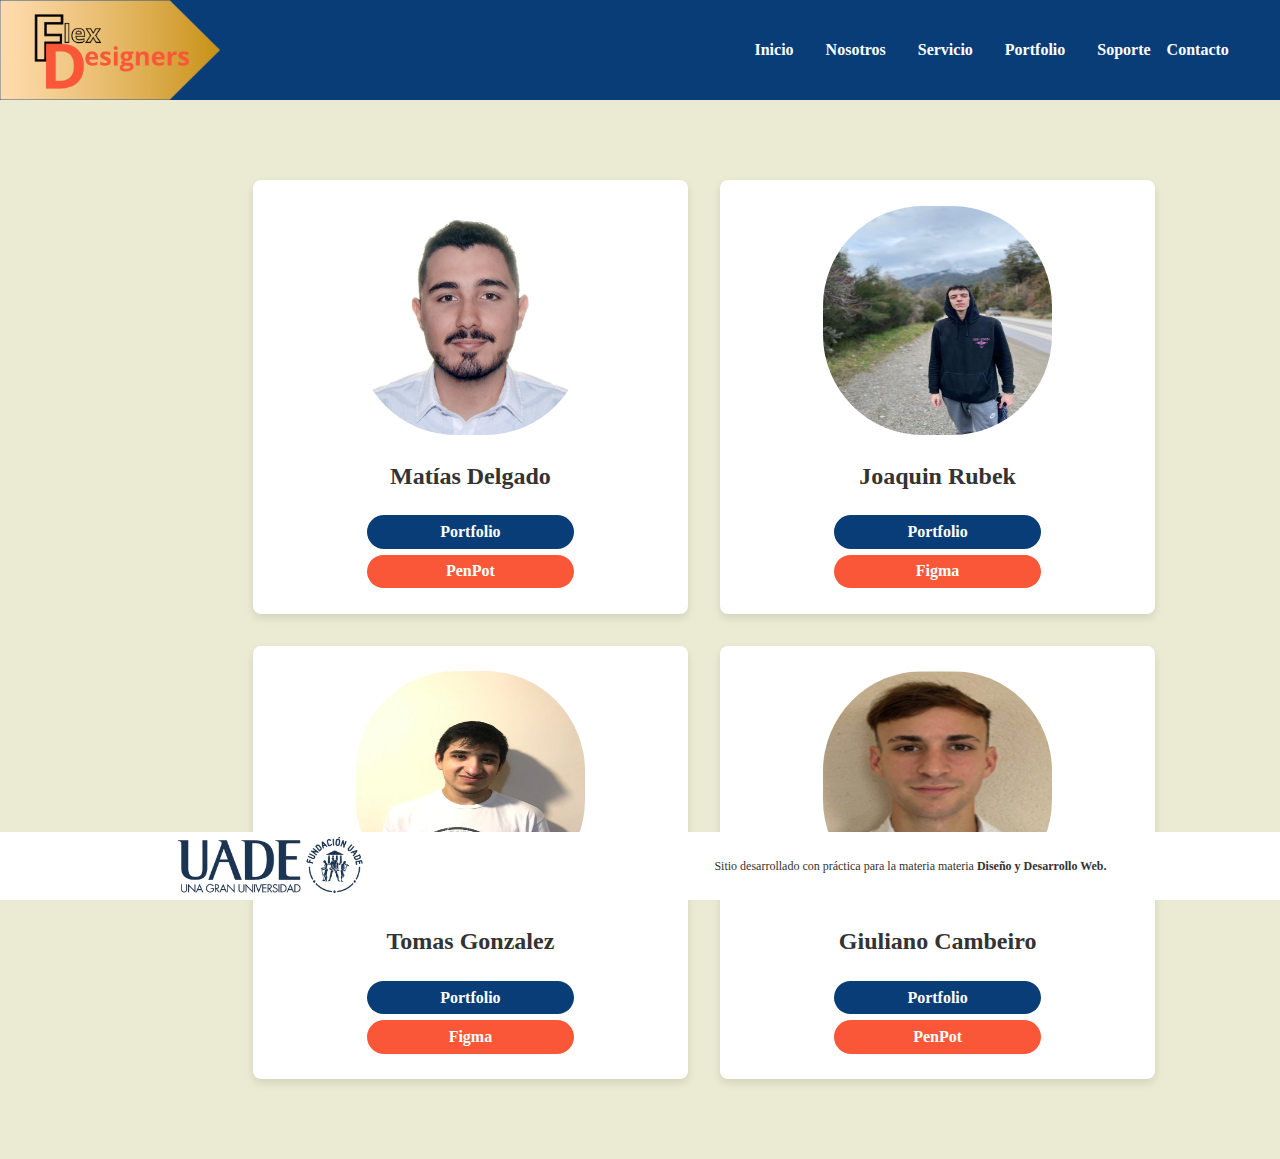
==== pages/about.html @ 06731829 "Merge branch 'main' into feature/other-links get latest release from main which had an emergency pat" ====
<!DOCTYPE html>
<html lang="en">

<head>
  <meta charset="UTF-8" />
  <meta name="viewport" content="width=device-width, initial-scale=1.0" />
  <link rel="stylesheet" href="../styles/header.css">
  <link rel="stylesheet" href="../styles/about.css">
  <link rel="stylesheet" href="../styles/footer.css">
  <title>Nosotros | Flex Designers</title>
</head>

<body>
  <header class="header-mobile">
    <div class="collapse header-broad-container" id="navbarToggleExternalContent">
      <ul class="header--container">
        <li><a href="../index.html">Inicio</a></li>
        <li><a href="./about.html">Nosotros</a></li>
        <li><a href="./services.html">Servicio</a></li>
        <li><a href="./portfolio.html">Portfolio</a></li>
        <li><a href="./support.html">Soporte</a></li>
        <li><a href="./contact.html">Contacto</a></li>
      </ul>
    </div>
    <nav class="navbar navbar-dark">
      <div class="container-fluid header-collapsed-container">
        <button class="navbar-toggler" type="button" data-bs-toggle="collapse"
          data-bs-target="#navbarToggleExternalContent" aria-controls="navbarToggleExternalContent"
          aria-expanded="false" aria-label="Toggle navigation">
          <span class="navbar-toggler-icon"></span>
        </button>
        <img src="../assets/logo.png" alt="logotipo de flex designers" />
      </div>
    </nav>
  </header>

  <header class="header-desktop">
    <nav class="header-desktop-container">
      <img src="../assets/logo.png" alt="logotipo de flex designers" />

      <ul class="header--container">
        <li><a href="../index.html">Inicio</a></li>
        <li><a href="./about.html">Nosotros</a></li>
        <li><a href="./services.html">Servicio</a></li>
        <li><a href="./portfolio.html">Portfolio</a></li>
        <li><a href="./support.html">Soporte</a></li>
        <li><a href="./contact.html">Contacto</a></li>
      </ul>
    </nav>
  </header>
  <section class="card-container">
    <div class="card">
      <img src="../assets/integrantes/matias_delgado.jpg" alt="imagen de perfil de Matías Delgado" />
      <h2>Matías Delgado</h1>
      <a href="https://mdelgadouade.github.io/SitioPortfolio/" target="_blank">Portfolio</a>
      <a href="https://design.penpot.app/#/workspace/ba8e47a8-80d6-8135-8004-fc870969a593/ba8e47a8-80d6-8135-8004-fc89dfd108a3?page-id=a05161ef-ac42-80c0-8004-e0f1b0663378"
        target="_blank">PenPot</a>
    </div>

    <div class="card">
      <img src="../assets/integrantes/joaquin_rubek.jpg" alt="imagen de perfil de Matías Delgado" />
      <h2>Joaquin Rubek</h1>
      <a href="https://joacoru.github.io/tpo2/" target="_blank">Portfolio</a>
      <a href="https://www.figma.com/design/Lj2qYTlXN5nwUZ0jzv8Xpm/Diseno-y-desarrollo-web?node-id=4-127&m=dev&t=Oq0T5wsYb1ZkOYK6-1"
        target="_blank">Figma</a>
    </div>

    <div class="card">
      <img src="../assets/integrantes/tomas_gonzalez.jpg" alt="imagen de perfil de Tomas Gonzalez" />
      <h2>Tomas Gonzalez</h1>
      <a href="https://tomassgonzalez.github.io/proyectouva2/" target="_blank">Portfolio</a>
      <a href="https://www.figma.com/design/0piXj5urv2QGzkqvxmBl9r/UVA-2-GONZALEZ?node-id=0-1&m=dev&t=utLsAT7u7PlEj4O1-1"
        target="_blank">Figma</a>
    </div>

    <div class="card">
      <img src="../assets/integrantes/giuliano_cambeiro.png" alt="imagen de perfil de Giuliano Cambeiro" />
      <h2>Giuliano Cambeiro</h1>
      <a href="https://giuliano-camb.github.io/Portfolio--/" target="_blank">Portfolio</a>
      <a href="https://design.penpot.app/#/view/c04641ea-355e-80b8-8004-fbc1785b5682?page-id=c04641ea-355e-80b8-8004-fbc1785b5683&section=interactions&index=0&share-id=c04641ea-355e-80b8-8005-00f56a7fee50"
        target="_blank">PenPot</a>
    </div>
  </section>
  <footer class="footer">
    <img src="../assets/uade-logo.png" alt="logotipo de univesidad argentina de la empresa" />
    <p>
      Sitio desarrollado con práctica para la materia materia <strong>Diseño y
        Desarrollo Web.</strong>
    </p>
  </footer>
  <link href="https://cdn.jsdelivr.net/npm/bootstrap@5.0.2/dist/css/bootstrap.min.css" rel="stylesheet"
    integrity="sha384-EVSTQN3/azprG1Anm3QDgpJLIm9Nao0Yz1ztcQTwFspd3yD65VohhpuuCOmLASjC" crossorigin="anonymous">
  <script src="https://cdn.jsdelivr.net/npm/bootstrap@5.0.2/dist/js/bootstrap.bundle.min.js"
    integrity="sha384-MrcW6ZMFYlzcLA8Nl+NtUVF0sA7MsXsP1UyJoMp4YLEuNSfAP+JcXn/tWtIaxVXM"
    crossorigin="anonymous"></script>
</body>

</html>
---- styles/header.css ----
.header-mobile {
    background-color: #083D77;
}

.header-desktop {
    display: none;
    background-color: #083D77;
}

.header-collapsed-container {
    display: flex;
    flex-direction: row-reverse;
    padding: 0 !important;
    margin: 0 !important;
}

.header-collapsed-container img {
    height: 80px;
    width: 170px;
}

.header-broad-container {
    background-color: #083D77;
    padding: 16px;
}

.header-broad-container ul {
    display: flex;
    flex-direction: column;
    text-decoration: none;
    font-weight: 600;
    font-size: 16px;
    list-style-type: none;
}

.header--container li {
    list-style-type: none;
    margin: 4px 0;
}

.header--container a {
    text-decoration: none;
    color: #fff;
}

.navbar {
    background-color: #083D77;
    padding: 0 !important;
}

.navbar-dark .navbar-toggler-icon {
    height: 50px;
}

.navbar-dark .navbar-toggler {
    border: none !important;
}

@media only screen and (min-width: 600px) {
    .header-mobile {
        display: none;
    }

    .header-desktop {
        display: flex;
    }

    .header-desktop-container {
        display: flex;
        flex-direction: row;
        justify-content: space-between;
        width: 100%;
        padding-right: 4%;
    }

    .header-desktop-container img {
        width: 220px;
        height: 100px;
    }

    .header--container {
        display: flex;
        flex-direction: row;
        font-size: 16px;
        align-items: center;
        padding: 0;
        margin: 0;
    }

    .header--container li {
        margin: 0 16px;
        font-weight: 600;
    }
    .header--container li:last-child {
        margin: 0;
    }
}
---- styles/about.css ----
body {
    background-color: #ebebd3 !important;
    margin: 0 !important;
    padding: 0 !important;
}

.card-container {
    display: flex;
    flex-direction: column;
    justify-content: center;
    align-items: center;
    width: 100%;
    padding: 5% 5%;
    flex-wrap: wrap;
}

.card {
    display: flex;
    flex-direction: column;
    align-items: center;
    background-color: #fff;
    width: 80%;
    border-radius: 8px !important;
    box-shadow: 0 4px 8px rgba(0, 0, 0, 0.1);
    margin: 16px 0;
    padding: 5%;
}

.card img {
    width: 229px;
    height: 229px;
    border-radius: 100px;
    margin-bottom: 8px;
}

.card h2 {
    color: #333;
    font-weight: 600;
}

.card a {
    text-decoration: none;
    border-radius: 50px;
    color: #fff;
    padding: 2%;
    width: 50%;
    text-align: center;
    font-weight: 700;
    margin: 6px 0;
}

.card a:nth-of-type(1) {
    background-color: #083D77;
}

.card a:nth-of-type(2) {
    background-color: #f95738;
    margin: 0;
}

@media only screen and (min-width: 600px) {
    .card-container {
        flex-direction: row;
    }
    
    .card {
        width: 40%;
    }

    .card:nth-last-of-type(odd) {
        margin-left: 16px;
    }
}

@media only screen and (min-width: 900px) {
    .card {
        width: 30%;
        margin: 16px;
        padding: 2%;
    }
}
---- styles/footer.css ----
.footer {
    display: flex;
    flex-direction: row;
    justify-content: space-around;
    position: fixed; 
    bottom: 0;
    background-color: #fff;
    width: 100%;
    align-items: center;
}

.footer img {
    width: 194px;
    height: 68px;
}

.footer p {
    margin: 0 !important;
    color: #333;
    font-weight: 400;
    font-size: 12px;
}
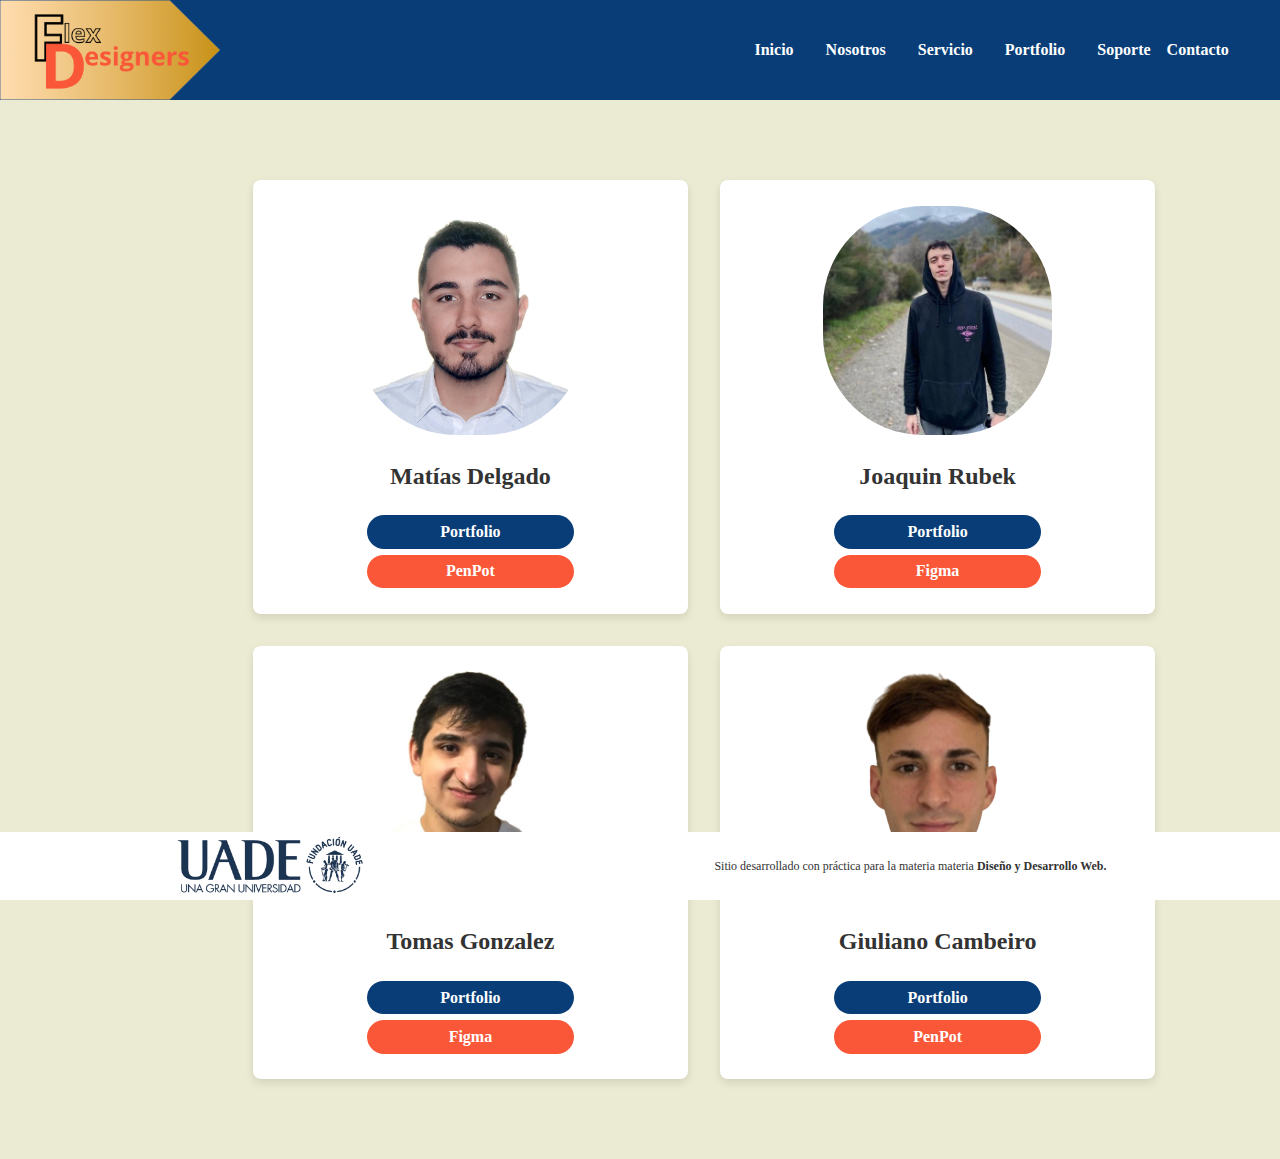
==== commit b07dc8a0: "cambios ligeros a imagenes para centrado y evitar squashing, cambio pequeño en alt de imagenes" ====
--- a/pages/about.html
+++ b/pages/about.html
@@ -58,7 +58,7 @@
     </div>
 
     <div class="card">
-      <img src="../assets/integrantes/joaquin_rubek.jpg" alt="imagen de perfil de Matías Delgado" />
+      <img src="../assets/integrantes/joaquin_rubek.jpg" alt="imagen de perfil de Joaquin Rubek" />
       <h2>Joaquin Rubek</h1>
       <a href="https://joacoru.github.io/tpo2/" target="_blank">Portfolio</a>
       <a href="https://www.figma.com/design/Lj2qYTlXN5nwUZ0jzv8Xpm/Diseno-y-desarrollo-web?node-id=4-127&m=dev&t=Oq0T5wsYb1ZkOYK6-1"
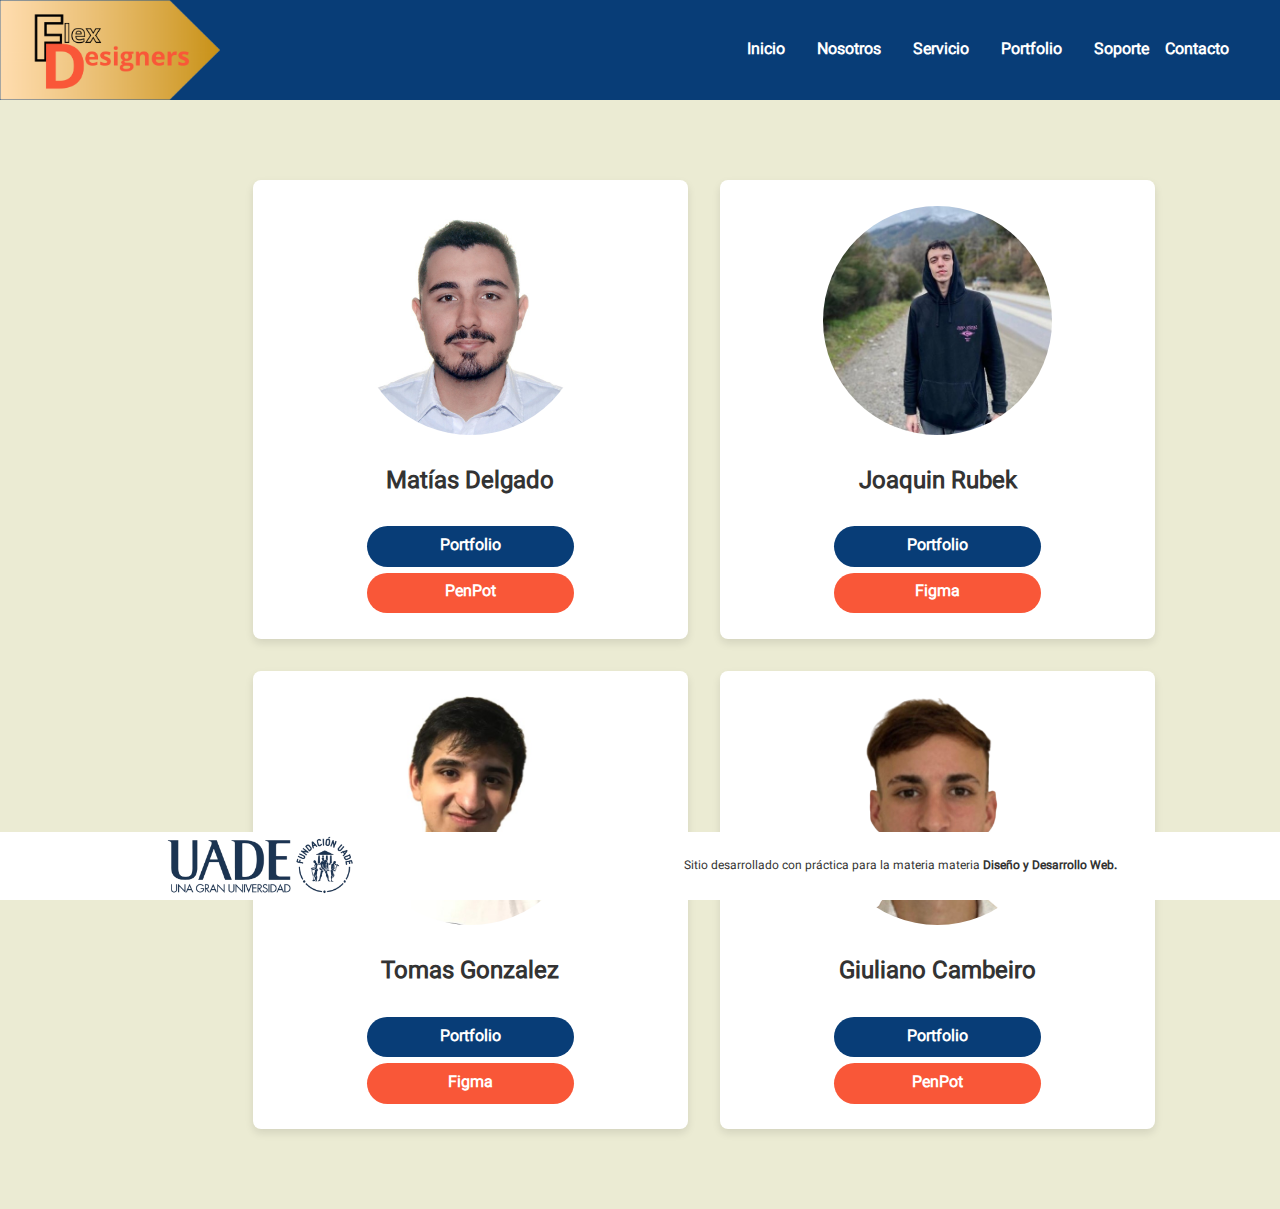
==== commit 181b8068: "feature/services, fix/responsive" ====
--- a/pages/about.html
+++ b/pages/about.html
@@ -4,6 +4,7 @@
 <head>
   <meta charset="UTF-8" />
   <meta name="viewport" content="width=device-width, initial-scale=1.0" />
+  <link rel="stylesheet" href="../styles/stylesheet.css">
   <link rel="stylesheet" href="../styles/header.css">
   <link rel="stylesheet" href="../styles/about.css">
   <link rel="stylesheet" href="../styles/footer.css">
--- a/styles/stylesheet.css
+++ b/styles/stylesheet.css
@@ -0,0 +1,11 @@
+@font-face {
+  font-family: "Vazirmatn";
+  src: url("../assets/font/Vazirmatn-Regular.ttf") format("truetype");
+  font-weight: normal;
+  font-style: normal;
+  font-display: swap;
+}
+/* Utilizando !important debido al CDN de bootstrap, caso contrario se utiliza SCSS */
+* {
+  font-family: Vazirmatn !important;
+}
--- a/styles/header.css
+++ b/styles/header.css
@@ -1,97 +1,97 @@
 .header-mobile {
-    background-color: #083D77;
+  background-color: #083d77;
 }
 
 .header-desktop {
-    display: none;
-    background-color: #083D77;
+  display: none;
+  background-color: #083d77;
 }
 
 .header-collapsed-container {
-    display: flex;
-    flex-direction: row-reverse;
-    padding: 0 !important;
-    margin: 0 !important;
+  display: flex;
+  flex-direction: row-reverse;
+  padding: 0 !important;
+  margin: 0 !important;
 }
 
 .header-collapsed-container img {
-    height: 80px;
-    width: 170px;
+  height: 80px;
+  width: 170px;
 }
 
 .header-broad-container {
-    background-color: #083D77;
-    padding: 16px;
+  background-color: #083d77;
+  padding: 16px;
 }
 
 .header-broad-container ul {
-    display: flex;
-    flex-direction: column;
-    text-decoration: none;
-    font-weight: 600;
-    font-size: 16px;
-    list-style-type: none;
+  display: flex;
+  flex-direction: column;
+  text-decoration: none;
+  font-weight: 600;
+  font-size: 16px;
+  list-style-type: none;
 }
 
 .header--container li {
-    list-style-type: none;
-    margin: 4px 0;
+  list-style-type: none;
+  margin: 4px 0;
 }
 
 .header--container a {
-    text-decoration: none;
-    color: #fff;
+  text-decoration: none;
+  color: #fff;
 }
 
 .navbar {
-    background-color: #083D77;
-    padding: 0 !important;
+  background-color: #083d77;
+  padding: 0 !important;
 }
 
 .navbar-dark .navbar-toggler-icon {
-    height: 50px;
+  height: 50px;
 }
 
 .navbar-dark .navbar-toggler {
-    border: none !important;
+  border: none !important;
 }
 
-@media only screen and (min-width: 600px) {
-    .header-mobile {
-        display: none;
-    }
+@media only screen and (min-width: 744px) {
+  .header-mobile {
+    display: none;
+  }
 
-    .header-desktop {
-        display: flex;
-    }
+  .header-desktop {
+    display: flex;
+  }
 
-    .header-desktop-container {
-        display: flex;
-        flex-direction: row;
-        justify-content: space-between;
-        width: 100%;
-        padding-right: 4%;
-    }
+  .header-desktop-container {
+    display: flex;
+    flex-direction: row;
+    justify-content: space-between;
+    width: 100%;
+    padding-right: 4%;
+  }
 
-    .header-desktop-container img {
-        width: 220px;
-        height: 100px;
-    }
+  .header-desktop-container img {
+    width: 220px;
+    height: 100px;
+  }
 
-    .header--container {
-        display: flex;
-        flex-direction: row;
-        font-size: 16px;
-        align-items: center;
-        padding: 0;
-        margin: 0;
-    }
+  .header--container {
+    display: flex;
+    flex-direction: row;
+    font-size: 16px;
+    align-items: center;
+    padding: 0;
+    margin: 0;
+  }
 
-    .header--container li {
-        margin: 0 16px;
-        font-weight: 600;
-    }
-    .header--container li:last-child {
-        margin: 0;
-    }
-}+  .header--container li {
+    margin: 0 16px;
+    font-weight: 600;
+  }
+  .header--container li:last-child {
+    margin: 0;
+  }
+}
--- a/styles/about.css
+++ b/styles/about.css
@@ -1,81 +1,81 @@
 body {
-    background-color: #ebebd3 !important;
-    margin: 0 !important;
-    padding: 0 !important;
+  background-color: #ebebd3 !important;
+  margin: 0 !important;
+  padding: 0 !important;
 }
 
 .card-container {
-    display: flex;
-    flex-direction: column;
-    justify-content: center;
-    align-items: center;
-    width: 100%;
-    padding: 5% 5%;
-    flex-wrap: wrap;
+  display: flex;
+  flex-direction: column;
+  justify-content: center;
+  align-items: center;
+  width: 100%;
+  padding: 5% 5%;
+  flex-wrap: wrap;
 }
 
 .card {
-    display: flex;
-    flex-direction: column;
-    align-items: center;
-    background-color: #fff;
-    width: 80%;
-    border-radius: 8px !important;
-    box-shadow: 0 4px 8px rgba(0, 0, 0, 0.1);
-    margin: 16px 0;
-    padding: 5%;
+  display: flex;
+  flex-direction: column;
+  align-items: center;
+  background-color: #fff;
+  width: 80%;
+  border-radius: 8px !important;
+  box-shadow: 0 4px 8px rgba(0, 0, 0, 0.1);
+  margin: 16px 0;
+  padding: 5%;
 }
 
 .card img {
-    width: 229px;
-    height: 229px;
-    border-radius: 100px;
-    margin-bottom: 8px;
+  width: 229px;
+  height: 229px;
+  border-radius: 200px;
+  margin-bottom: 8px;
 }
 
 .card h2 {
-    color: #333;
-    font-weight: 600;
+  color: #333;
+  font-weight: 600;
 }
 
 .card a {
-    text-decoration: none;
-    border-radius: 50px;
-    color: #fff;
-    padding: 2%;
-    width: 50%;
-    text-align: center;
-    font-weight: 700;
-    margin: 6px 0;
+  text-decoration: none;
+  border-radius: 50px;
+  color: #fff;
+  padding: 2%;
+  width: 50%;
+  text-align: center;
+  font-weight: 700;
+  margin: 6px 0;
 }
 
 .card a:nth-of-type(1) {
-    background-color: #083D77;
+  background-color: #083d77;
 }
 
 .card a:nth-of-type(2) {
-    background-color: #f95738;
-    margin: 0;
+  background-color: #f95738;
+  margin: 0;
 }
 
 @media only screen and (min-width: 600px) {
-    .card-container {
-        flex-direction: row;
-    }
-    
-    .card {
-        width: 40%;
-    }
+  .card-container {
+    flex-direction: row;
+  }
 
-    .card:nth-last-of-type(odd) {
-        margin-left: 16px;
-    }
+  .card {
+    width: 40%;
+  }
+
+  .card:nth-last-of-type(odd) {
+    margin-left: 16px;
+  }
 }
 
 @media only screen and (min-width: 900px) {
-    .card {
-        width: 30%;
-        margin: 16px;
-        padding: 2%;
-    }
-}+  .card {
+    width: 30%;
+    margin: 16px;
+    padding: 2%;
+  }
+}
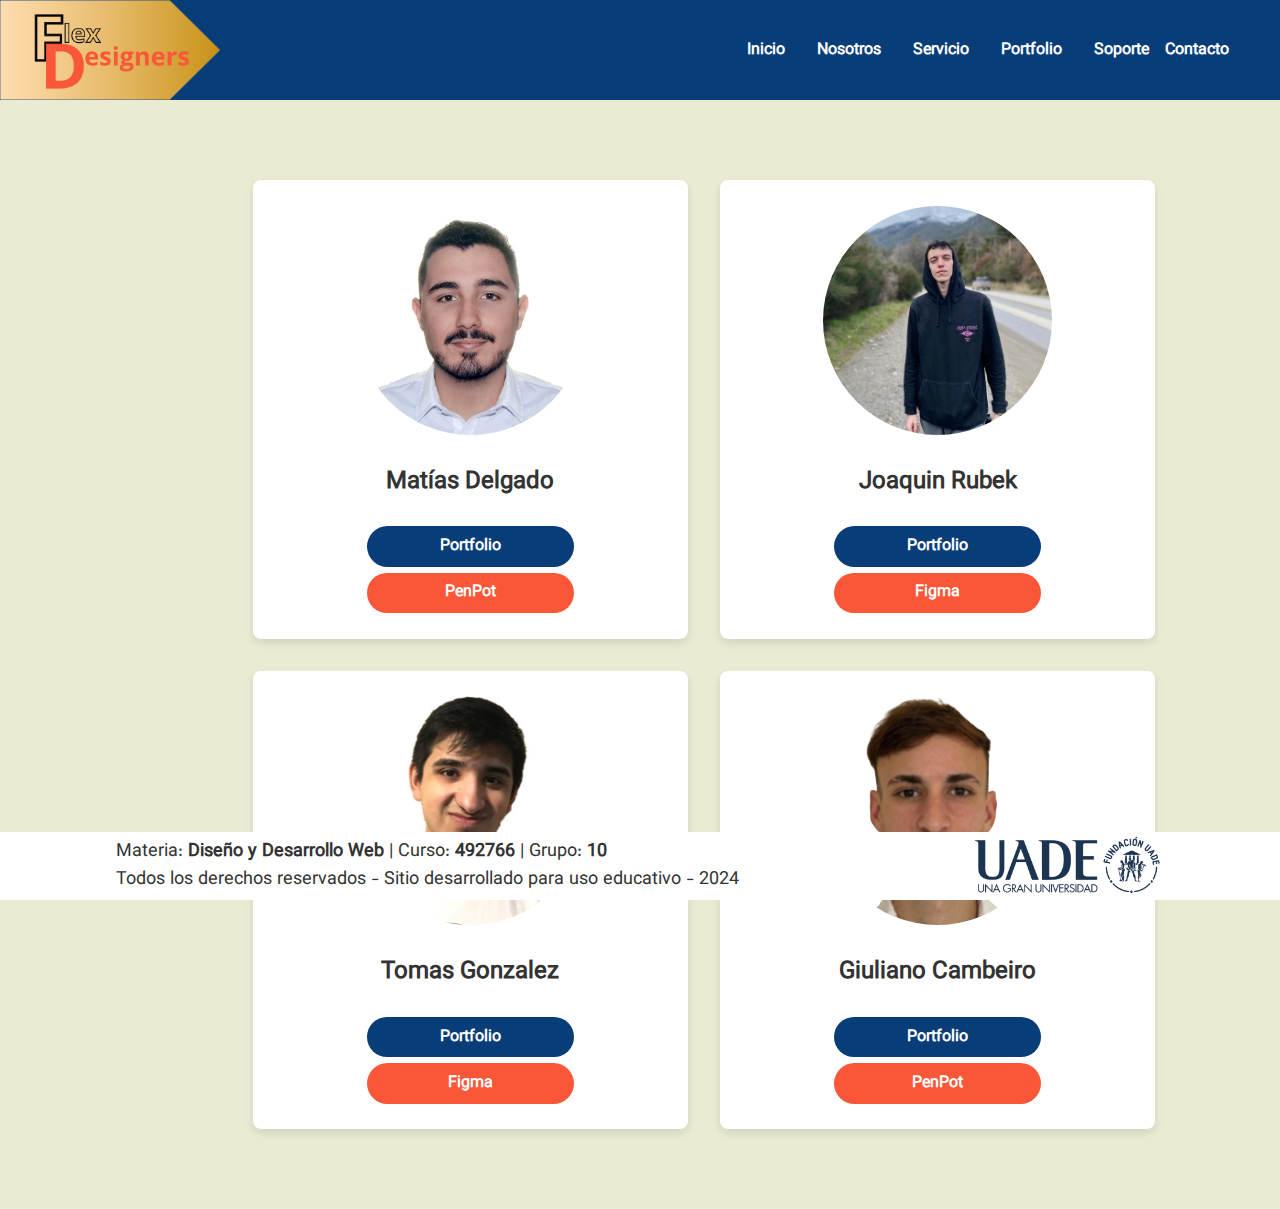
==== commit a8fbe3ea: "se cambia el footer para aparecer como en el maquetado" ====
--- a/pages/about.html
+++ b/pages/about.html
@@ -83,11 +83,20 @@
     </div>
   </section>
   <footer class="footer">
-    <img src="../assets/uade-logo.png" alt="logotipo de univesidad argentina de la empresa" />
-    <p>
-      Sitio desarrollado con práctica para la materia materia <strong>Diseño y
-        Desarrollo Web.</strong>
-    </p>
+    <div>
+      <p>
+        Materia: <strong>Diseño y Desarrollo Web</strong> | Curso:
+        <strong>492766</strong> | Grupo: <strong>10</strong>
+      </p>
+      <p>
+        Todos los derechos reservados - Sitio desarrollado para uso educativo
+        - 2024
+      </p>
+    </div>
+    <img
+      src="../assets/uade-logo.png"
+      alt="logotipo de univesidad argentina de la empresa"
+    />
   </footer>
   <link href="https://cdn.jsdelivr.net/npm/bootstrap@5.0.2/dist/css/bootstrap.min.css" rel="stylesheet"
     integrity="sha384-EVSTQN3/azprG1Anm3QDgpJLIm9Nao0Yz1ztcQTwFspd3yD65VohhpuuCOmLASjC" crossorigin="anonymous">
--- a/styles/footer.css
+++ b/styles/footer.css
@@ -1,22 +1,33 @@
 .footer {
-    display: flex;
-    flex-direction: row;
-    justify-content: space-around;
-    position: fixed; 
-    bottom: 0;
-    background-color: #fff;
-    width: 100%;
-    align-items: center;
+  display: flex;
+  flex-direction: row;
+  justify-content: space-around;
+  position: fixed;
+  bottom: 0;
+  background-color: #fff;
+  width: 100%;
+  align-items: center;
 }
 
 .footer img {
-    width: 194px;
-    height: 68px;
+  width: 194px;
+  height: 68px;
 }
 
 .footer p {
-    margin: 0 !important;
-    color: #333;
-    font-weight: 400;
+  margin: 0 !important;
+  color: #333;
+  font-weight: 400;
+  font-size: 18px;
+}
+
+@media screen and (max-width: 840px) {
+  .footer p {
+    font-size: 14px;
+  }
+}
+@media screen and (max-width: 600px) {
+  .footer p {
     font-size: 12px;
-}+  }
+}
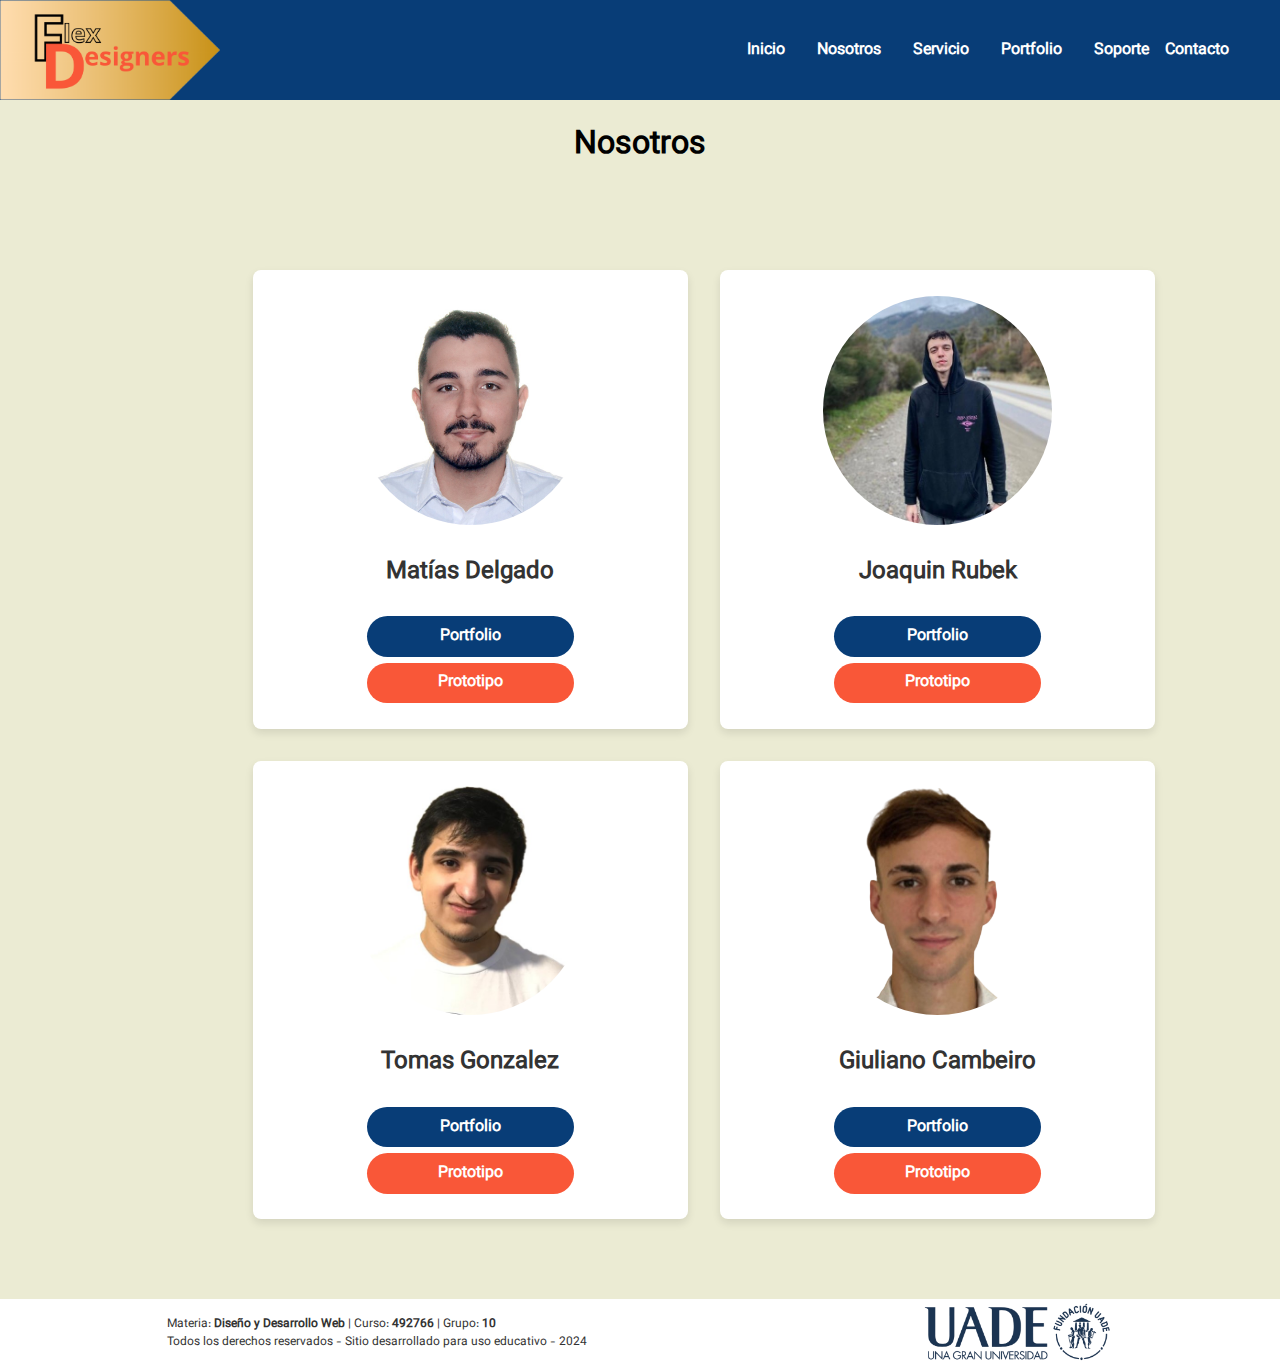
==== commit b839ca36: "hice el nosotros" ====
--- a/pages/about.html
+++ b/pages/about.html
@@ -49,13 +49,16 @@
       </ul>
     </nav>
   </header>
+  <div class="titulo">
+    <h1>Nosotros</h1>
+  </div>
   <section class="card-container">
     <div class="card">
       <img src="../assets/integrantes/matias_delgado.jpg" alt="imagen de perfil de Matías Delgado" />
       <h2>Matías Delgado</h1>
       <a href="https://mdelgadouade.github.io/SitioPortfolio/" target="_blank">Portfolio</a>
       <a href="https://design.penpot.app/#/workspace/ba8e47a8-80d6-8135-8004-fc870969a593/ba8e47a8-80d6-8135-8004-fc89dfd108a3?page-id=a05161ef-ac42-80c0-8004-e0f1b0663378"
-        target="_blank">PenPot</a>
+        target="_blank">Prototipo</a>
     </div>
 
     <div class="card">
@@ -63,7 +66,7 @@
       <h2>Joaquin Rubek</h1>
       <a href="https://joacoru.github.io/tpo2/" target="_blank">Portfolio</a>
       <a href="https://www.figma.com/design/Lj2qYTlXN5nwUZ0jzv8Xpm/Diseno-y-desarrollo-web?node-id=4-127&m=dev&t=Oq0T5wsYb1ZkOYK6-1"
-        target="_blank">Figma</a>
+        target="_blank">Prototipo</a>
     </div>
 
     <div class="card">
@@ -71,7 +74,7 @@
       <h2>Tomas Gonzalez</h1>
       <a href="https://tomassgonzalez.github.io/proyectouva2/" target="_blank">Portfolio</a>
       <a href="https://www.figma.com/design/0piXj5urv2QGzkqvxmBl9r/UVA-2-GONZALEZ?node-id=0-1&m=dev&t=utLsAT7u7PlEj4O1-1"
-        target="_blank">Figma</a>
+        target="_blank">Prototipo</a>
     </div>
 
     <div class="card">
@@ -79,7 +82,7 @@
       <h2>Giuliano Cambeiro</h1>
       <a href="https://giuliano-camb.github.io/Portfolio--/" target="_blank">Portfolio</a>
       <a href="https://design.penpot.app/#/view/c04641ea-355e-80b8-8004-fbc1785b5682?page-id=c04641ea-355e-80b8-8004-fbc1785b5683&section=interactions&index=0&share-id=c04641ea-355e-80b8-8005-00f56a7fee50"
-        target="_blank">PenPot</a>
+        target="_blank">Prototipo</a>
     </div>
   </section>
   <footer class="footer">
--- a/styles/about.css
+++ b/styles/about.css
@@ -78,4 +78,11 @@
     margin: 16px;
     padding: 2%;
   }
+  .titulo{
+    display: flex;
+    justify-content: center;
+    align-items: center;
+    height: 10vh;
+
+  }
 }
--- a/styles/footer.css
+++ b/styles/footer.css
@@ -1,33 +1,21 @@
 .footer {
-  display: flex;
-  flex-direction: row;
-  justify-content: space-around;
-  position: fixed;
-  bottom: 0;
-  background-color: #fff;
-  width: 100%;
-  align-items: center;
+    display: flex;
+    flex-direction: row;
+    justify-content: space-around;
+    bottom: 0;
+    background-color: #fff;
+    width: 100%;
+    align-items: center;
 }
 
 .footer img {
-  width: 194px;
-  height: 68px;
+    width: 194px;
+    height: 68px;
 }
 
 .footer p {
-  margin: 0 !important;
-  color: #333;
-  font-weight: 400;
-  font-size: 18px;
-}
-
-@media screen and (max-width: 840px) {
-  .footer p {
-    font-size: 14px;
-  }
-}
-@media screen and (max-width: 600px) {
-  .footer p {
+    margin: 0 !important;
+    color: #333;
+    font-weight: 400;
     font-size: 12px;
-  }
-}
+}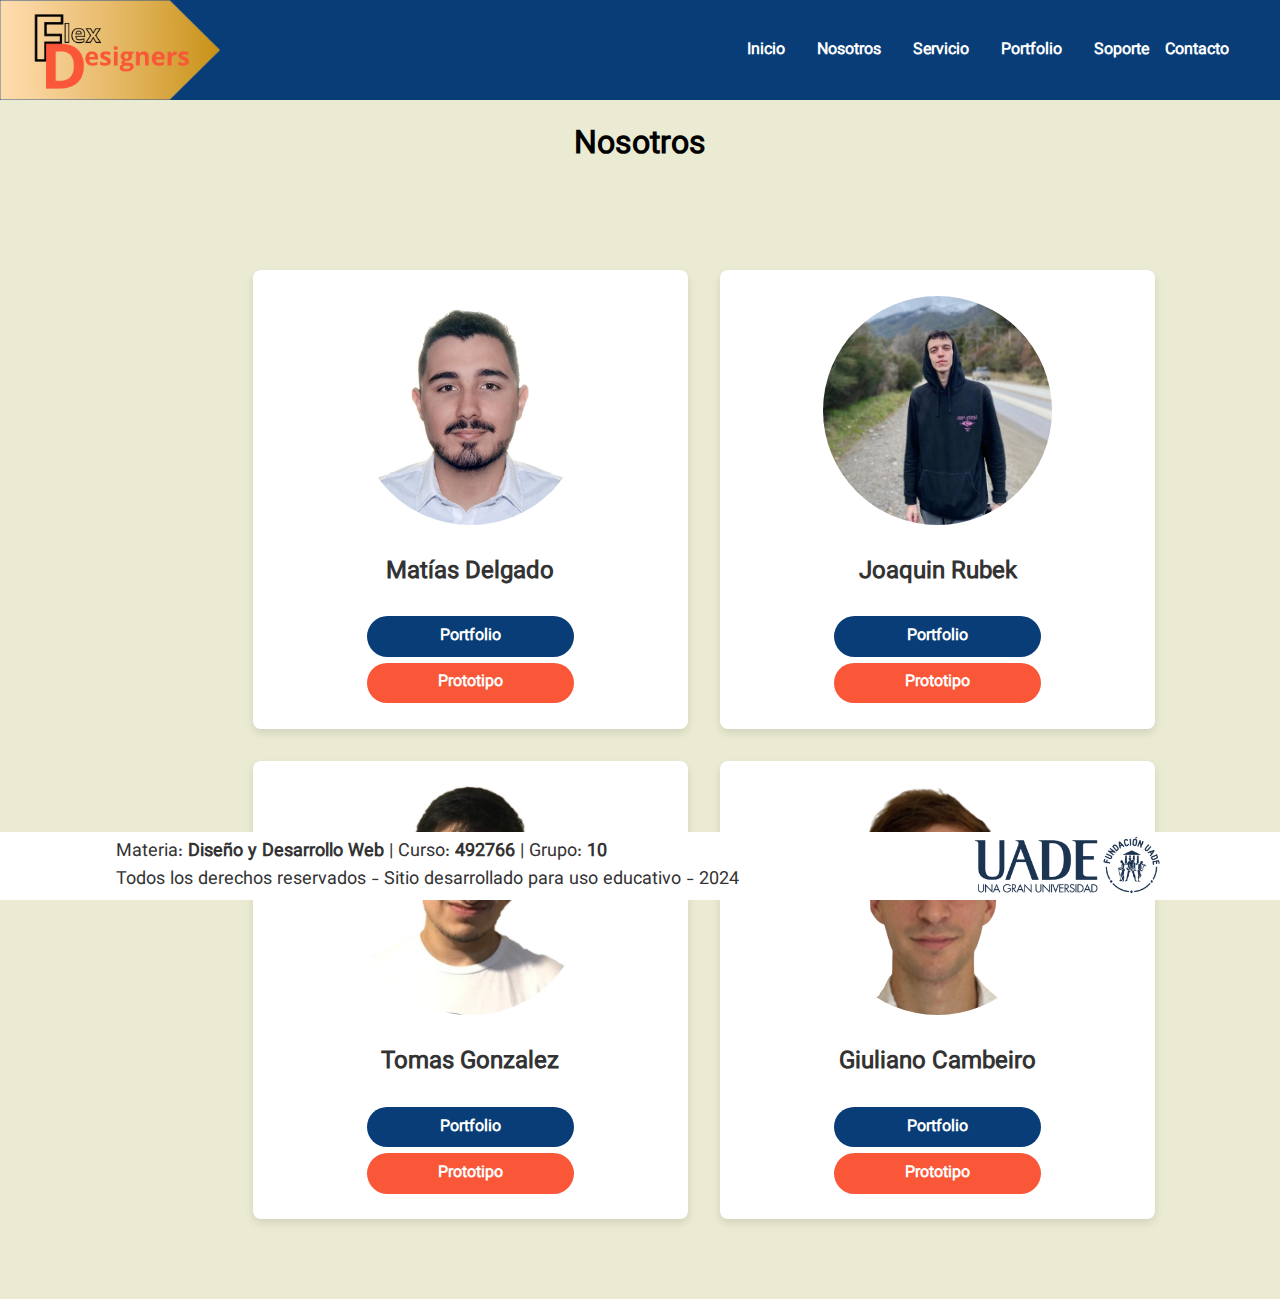
==== commit d5aa420f: "fix/various" ====
--- a/pages/about.html
+++ b/pages/about.html
@@ -49,42 +49,45 @@
       </ul>
     </nav>
   </header>
-  <div class="titulo">
-    <h1>Nosotros</h1>
-  </div>
-  <section class="card-container">
-    <div class="card">
-      <img src="../assets/integrantes/matias_delgado.jpg" alt="imagen de perfil de Matías Delgado" />
-      <h2>Matías Delgado</h1>
-      <a href="https://mdelgadouade.github.io/SitioPortfolio/" target="_blank">Portfolio</a>
-      <a href="https://design.penpot.app/#/workspace/ba8e47a8-80d6-8135-8004-fc870969a593/ba8e47a8-80d6-8135-8004-fc89dfd108a3?page-id=a05161ef-ac42-80c0-8004-e0f1b0663378"
-        target="_blank">Prototipo</a>
+
+  <main>
+    <div class="titulo">
+      <h1>Nosotros</h1>
     </div>
-
-    <div class="card">
-      <img src="../assets/integrantes/joaquin_rubek.jpg" alt="imagen de perfil de Joaquin Rubek" />
-      <h2>Joaquin Rubek</h1>
-      <a href="https://joacoru.github.io/tpo2/" target="_blank">Portfolio</a>
-      <a href="https://www.figma.com/design/Lj2qYTlXN5nwUZ0jzv8Xpm/Diseno-y-desarrollo-web?node-id=4-127&m=dev&t=Oq0T5wsYb1ZkOYK6-1"
-        target="_blank">Prototipo</a>
-    </div>
-
-    <div class="card">
-      <img src="../assets/integrantes/tomas_gonzalez.jpg" alt="imagen de perfil de Tomas Gonzalez" />
-      <h2>Tomas Gonzalez</h1>
-      <a href="https://tomassgonzalez.github.io/proyectouva2/" target="_blank">Portfolio</a>
-      <a href="https://www.figma.com/design/0piXj5urv2QGzkqvxmBl9r/UVA-2-GONZALEZ?node-id=0-1&m=dev&t=utLsAT7u7PlEj4O1-1"
-        target="_blank">Prototipo</a>
-    </div>
-
-    <div class="card">
-      <img src="../assets/integrantes/giuliano_cambeiro.png" alt="imagen de perfil de Giuliano Cambeiro" />
-      <h2>Giuliano Cambeiro</h1>
-      <a href="https://giuliano-camb.github.io/Portfolio--/" target="_blank">Portfolio</a>
-      <a href="https://design.penpot.app/#/view/c04641ea-355e-80b8-8004-fbc1785b5682?page-id=c04641ea-355e-80b8-8004-fbc1785b5683&section=interactions&index=0&share-id=c04641ea-355e-80b8-8005-00f56a7fee50"
-        target="_blank">Prototipo</a>
-    </div>
-  </section>
+    <section class="card-container">
+      <div class="card">
+        <img src="../assets/integrantes/matias_delgado.jpg" alt="imagen de perfil de Matías Delgado" />
+        <h2>Matías Delgado</h1>
+        <a href="https://mdelgadouade.github.io/SitioPortfolio/" target="_blank">Portfolio</a>
+        <a href="https://design.penpot.app/#/workspace/ba8e47a8-80d6-8135-8004-fc870969a593/ba8e47a8-80d6-8135-8004-fc89dfd108a3?page-id=a05161ef-ac42-80c0-8004-e0f1b0663378"
+          target="_blank">Prototipo</a>
+      </div>
+  
+      <div class="card">
+        <img src="../assets/integrantes/joaquin_rubek.jpg" alt="imagen de perfil de Joaquin Rubek" />
+        <h2>Joaquin Rubek</h1>
+        <a href="https://joacoru.github.io/tpo2/" target="_blank">Portfolio</a>
+        <a href="https://www.figma.com/design/Lj2qYTlXN5nwUZ0jzv8Xpm/Diseno-y-desarrollo-web?node-id=4-127&m=dev&t=Oq0T5wsYb1ZkOYK6-1"
+          target="_blank">Prototipo</a>
+      </div>
+  
+      <div class="card">
+        <img src="../assets/integrantes/tomas_gonzalez.jpg" alt="imagen de perfil de Tomas Gonzalez" />
+        <h2>Tomas Gonzalez</h1>
+        <a href="https://tomassgonzalez.github.io/proyectouva2/" target="_blank">Portfolio</a>
+        <a href="https://www.figma.com/design/0piXj5urv2QGzkqvxmBl9r/UVA-2-GONZALEZ?node-id=0-1&m=dev&t=utLsAT7u7PlEj4O1-1"
+          target="_blank">Prototipo</a>
+      </div>
+  
+      <div class="card">
+        <img src="../assets/integrantes/giuliano_cambeiro.png" alt="imagen de perfil de Giuliano Cambeiro" />
+        <h2>Giuliano Cambeiro</h1>
+        <a href="https://giuliano-camb.github.io/Portfolio--/" target="_blank">Portfolio</a>
+        <a href="https://design.penpot.app/#/view/c04641ea-355e-80b8-8004-fbc1785b5682?page-id=c04641ea-355e-80b8-8004-fbc1785b5683&section=interactions&index=0&share-id=c04641ea-355e-80b8-8005-00f56a7fee50"
+          target="_blank">Prototipo</a>
+      </div>
+    </section>
+  </main>
   <footer class="footer">
     <div>
       <p>
--- a/styles/footer.css
+++ b/styles/footer.css
@@ -1,21 +1,33 @@
 .footer {
-    display: flex;
-    flex-direction: row;
-    justify-content: space-around;
-    bottom: 0;
-    background-color: #fff;
-    width: 100%;
-    align-items: center;
+  display: flex;
+  flex-direction: row;
+  justify-content: space-around;
+  position: fixed;
+  bottom: 0;
+  background-color: #fff;
+  width: 100%;
+  align-items: center;
 }
 
 .footer img {
-    width: 194px;
-    height: 68px;
+  width: 194px;
+  height: 68px;
 }
 
 .footer p {
-    margin: 0 !important;
-    color: #333;
-    font-weight: 400;
+  margin: 0 !important;
+  color: #333;
+  font-weight: 400;
+  font-size: 18px;
+}
+
+@media screen and (max-width: 840px) {
+  .footer p {
+    font-size: 14px;
+  }
+}
+@media screen and (max-width: 600px) {
+  .footer p {
     font-size: 12px;
-}+  }
+}
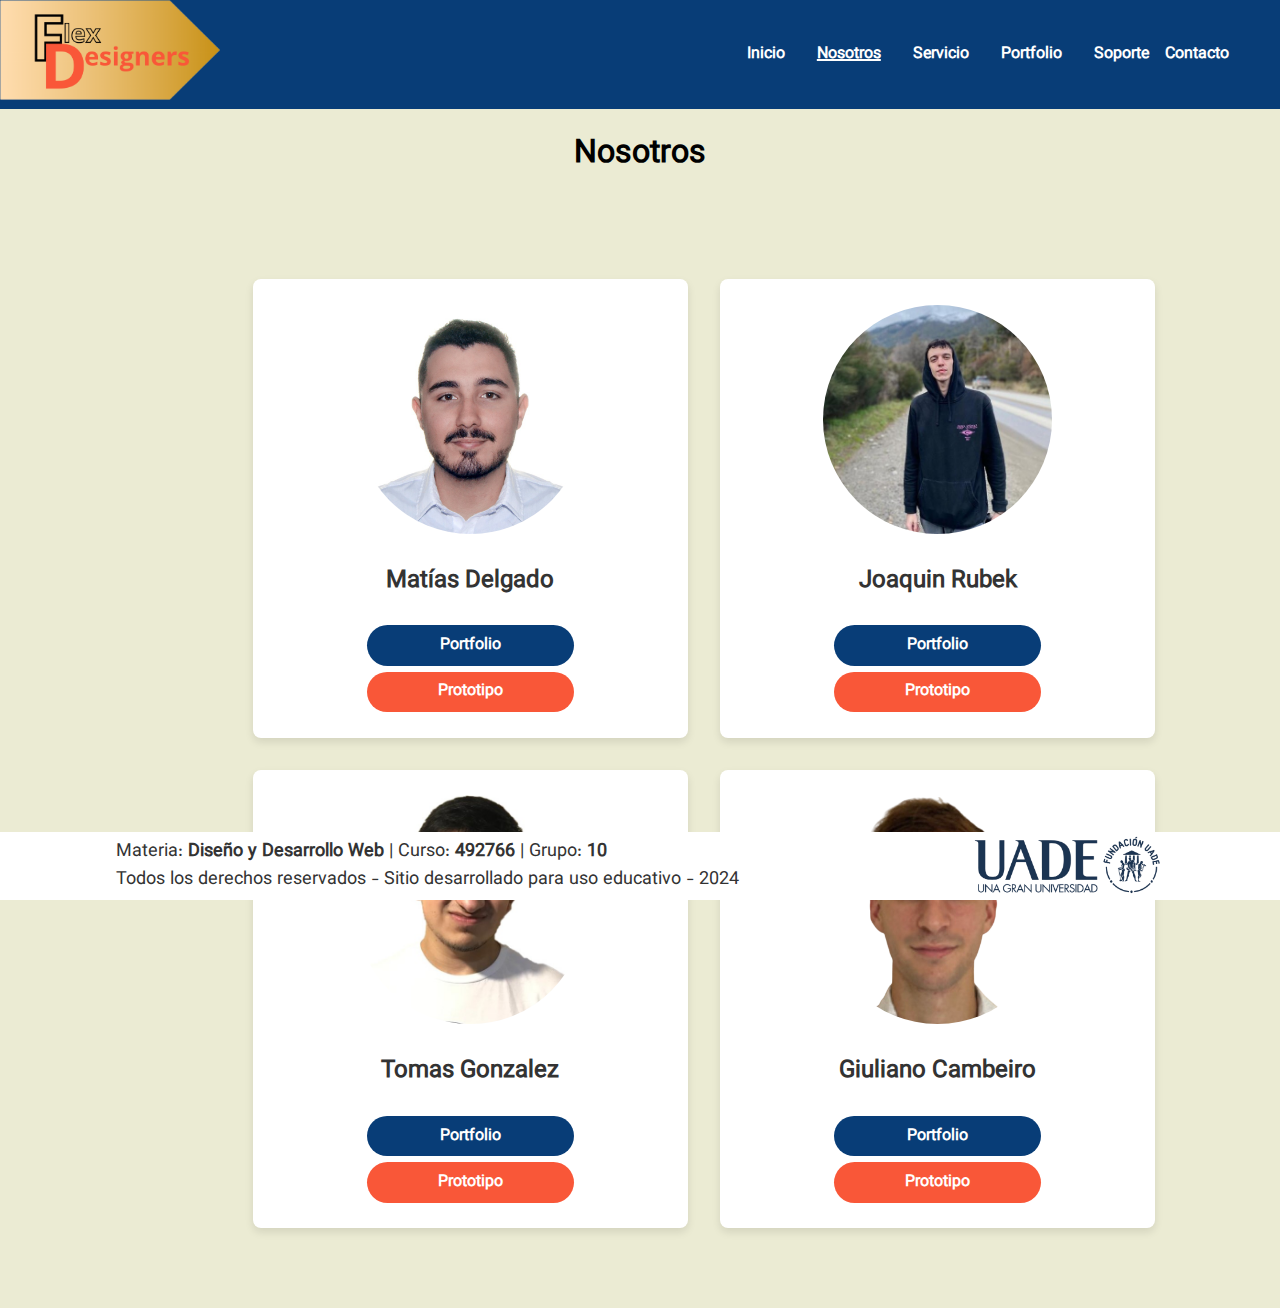
==== commit 30ea498d: "Fix comments" ====
--- a/pages/about.html
+++ b/pages/about.html
@@ -16,7 +16,7 @@
     <div class="collapse header-broad-container" id="navbarToggleExternalContent">
       <ul class="header--container">
         <li><a href="../index.html">Inicio</a></li>
-        <li><a href="./about.html">Nosotros</a></li>
+        <li class="link-active"><a href="./about.html">Nosotros</a></li>
         <li><a href="./services.html">Servicio</a></li>
         <li><a href="./portfolio.html">Portfolio</a></li>
         <li><a href="./support.html">Soporte</a></li>
@@ -30,18 +30,18 @@
           aria-expanded="false" aria-label="Toggle navigation">
           <span class="navbar-toggler-icon"></span>
         </button>
-        <img src="../assets/logo.png" alt="logotipo de flex designers" />
+        <a href="../index.html"><img src="../assets/logo.png" alt="logotipo de flex designers" /></a>
       </div>
     </nav>
   </header>
 
   <header class="header-desktop">
     <nav class="header-desktop-container">
-      <img src="../assets/logo.png" alt="logotipo de flex designers" />
+      <a href="../index.html"><img src="../assets/logo.png" alt="logotipo de flex designers" /></a>
 
       <ul class="header--container">
         <li><a href="../index.html">Inicio</a></li>
-        <li><a href="./about.html">Nosotros</a></li>
+        <li class="link-active"><a href="./about.html">Nosotros</a></li>
         <li><a href="./services.html">Servicio</a></li>
         <li><a href="./portfolio.html">Portfolio</a></li>
         <li><a href="./support.html">Soporte</a></li>
--- a/styles/header.css
+++ b/styles/header.css
@@ -56,6 +56,11 @@
   border: none !important;
 }
 
+.link-active {
+  background-color: rgba(255, 255, 255, 0.5);
+  border-radius: 5px;
+}
+
 @media only screen and (min-width: 744px) {
   .header-mobile {
     display: none;
@@ -94,4 +99,12 @@
   .header--container li:last-child {
     margin: 0;
   }
+
+  .link-active {
+    text-decoration: underline;
+    text-decoration-thickness: 2px;
+    text-decoration-color: #fff;
+    border-radius: none;
+    background-color: transparent;
+  }
 }
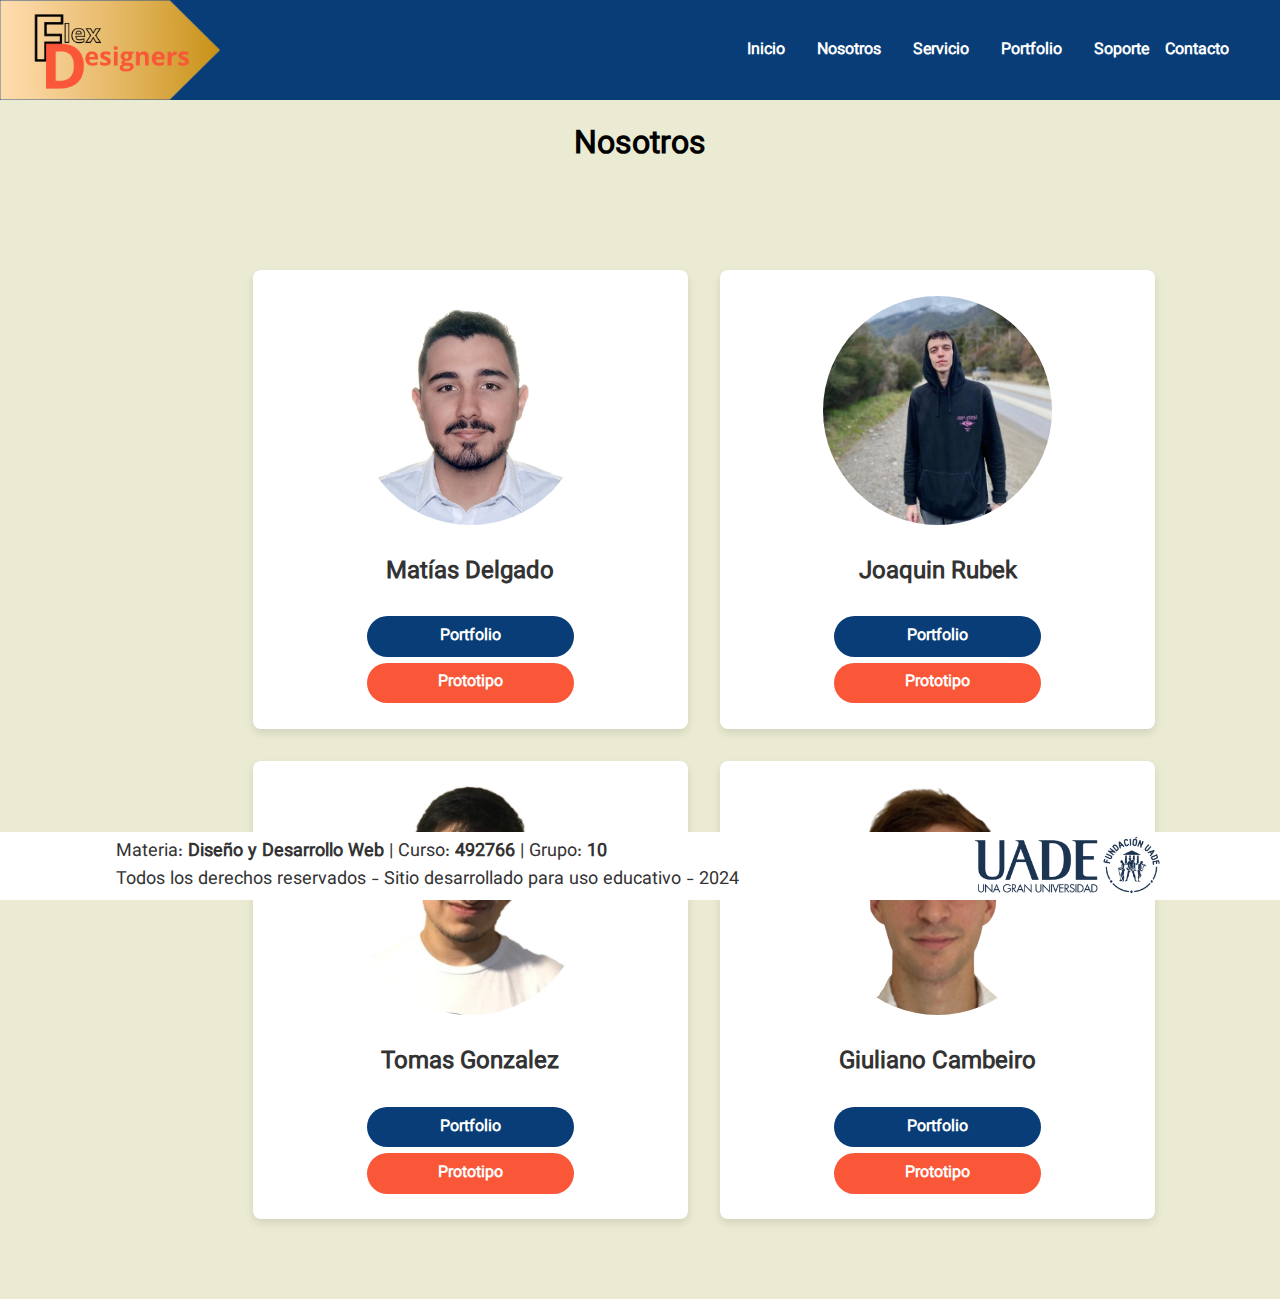
==== commit 367e179a: "cambio de link" ====
--- a/pages/about.html
+++ b/pages/about.html
@@ -16,7 +16,7 @@
     <div class="collapse header-broad-container" id="navbarToggleExternalContent">
       <ul class="header--container">
         <li><a href="../index.html">Inicio</a></li>
-        <li class="link-active"><a href="./about.html">Nosotros</a></li>
+        <li><a href="./about.html">Nosotros</a></li>
         <li><a href="./services.html">Servicio</a></li>
         <li><a href="./portfolio.html">Portfolio</a></li>
         <li><a href="./support.html">Soporte</a></li>
@@ -30,18 +30,18 @@
           aria-expanded="false" aria-label="Toggle navigation">
           <span class="navbar-toggler-icon"></span>
         </button>
-        <a href="../index.html"><img src="../assets/logo.png" alt="logotipo de flex designers" /></a>
+        <img src="../assets/logo.png" alt="logotipo de flex designers" />
       </div>
     </nav>
   </header>
 
   <header class="header-desktop">
     <nav class="header-desktop-container">
-      <a href="../index.html"><img src="../assets/logo.png" alt="logotipo de flex designers" /></a>
+      <img src="../assets/logo.png" alt="logotipo de flex designers" />
 
       <ul class="header--container">
         <li><a href="../index.html">Inicio</a></li>
-        <li class="link-active"><a href="./about.html">Nosotros</a></li>
+        <li><a href="./about.html">Nosotros</a></li>
         <li><a href="./services.html">Servicio</a></li>
         <li><a href="./portfolio.html">Portfolio</a></li>
         <li><a href="./support.html">Soporte</a></li>
@@ -82,7 +82,7 @@
       <div class="card">
         <img src="../assets/integrantes/giuliano_cambeiro.png" alt="imagen de perfil de Giuliano Cambeiro" />
         <h2>Giuliano Cambeiro</h1>
-        <a href="https://giuliano-camb.github.io/Portfolio--/" target="_blank">Portfolio</a>
+        <a href="https://giuliano-camb.github.io/TPO2/" target="_blank">Portfolio</a>
         <a href="https://design.penpot.app/#/view/c04641ea-355e-80b8-8004-fbc1785b5682?page-id=c04641ea-355e-80b8-8004-fbc1785b5683&section=interactions&index=0&share-id=c04641ea-355e-80b8-8005-00f56a7fee50"
           target="_blank">Prototipo</a>
       </div>
